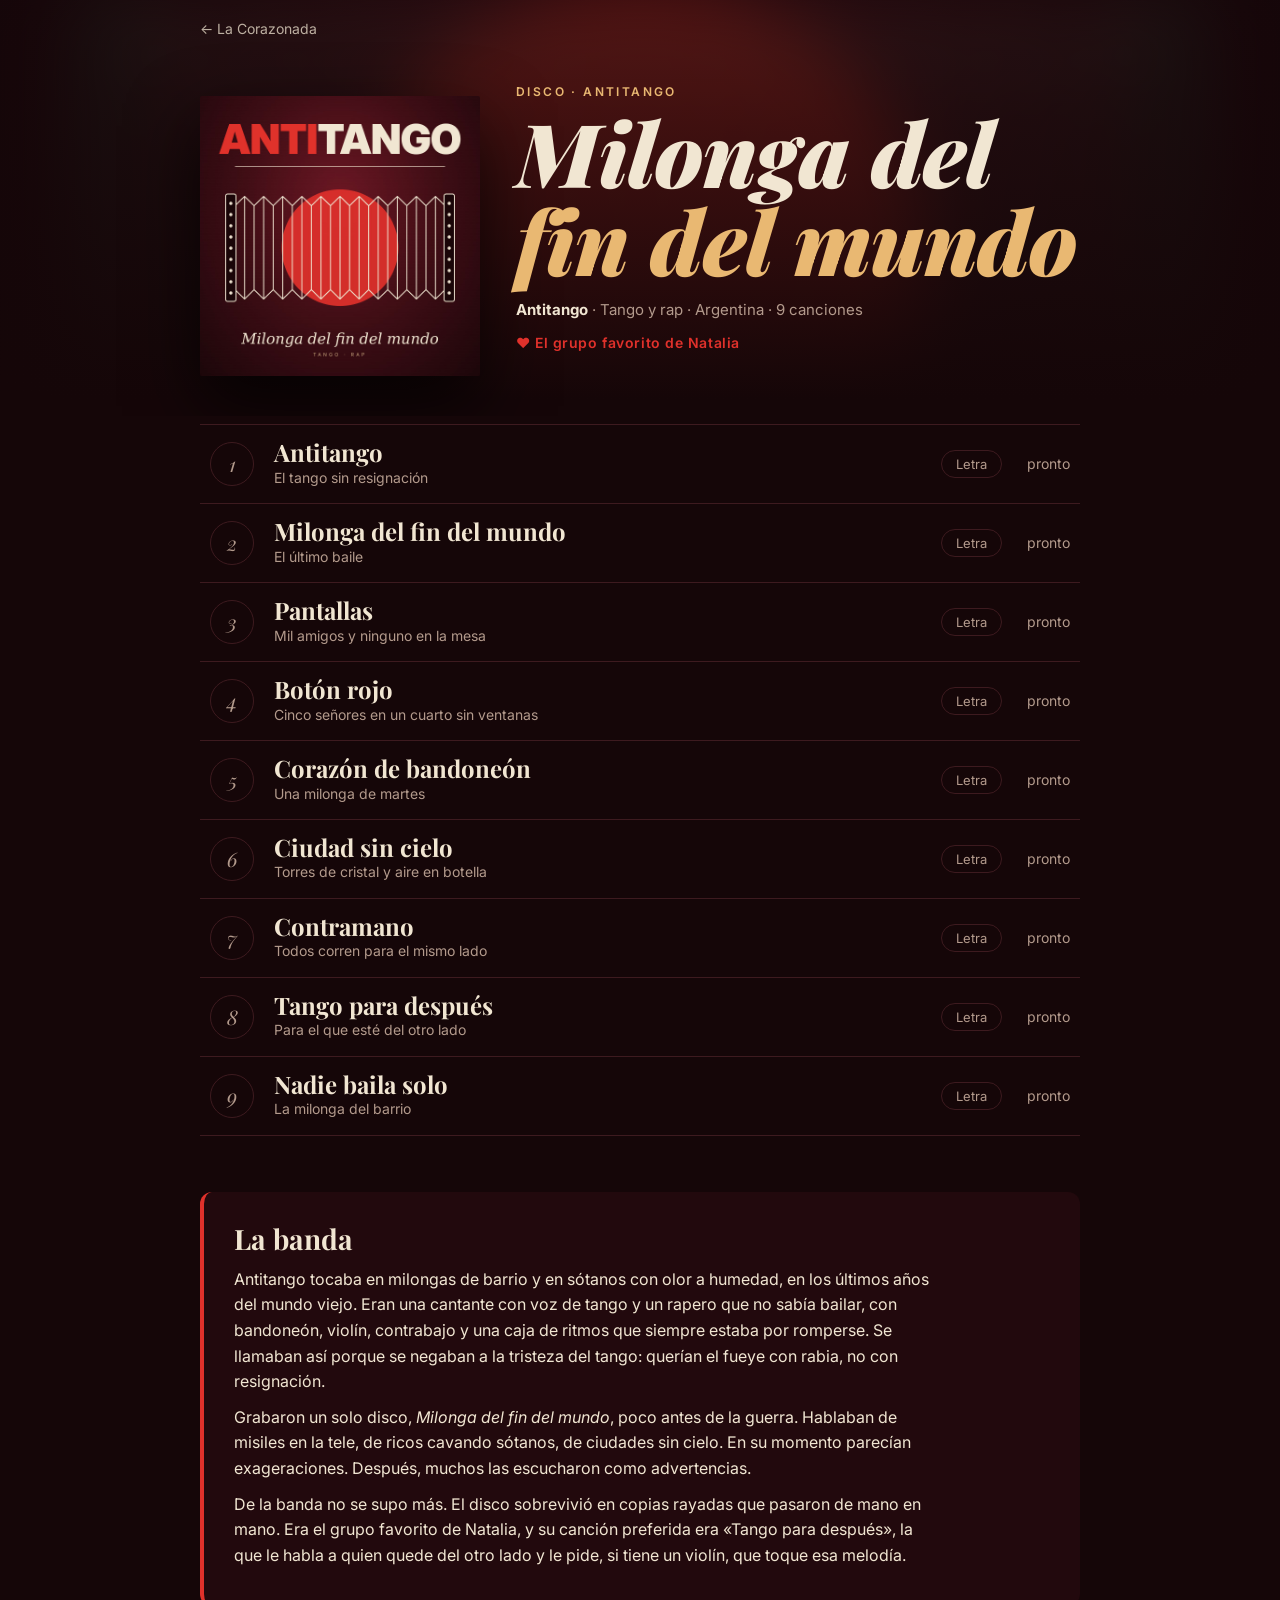
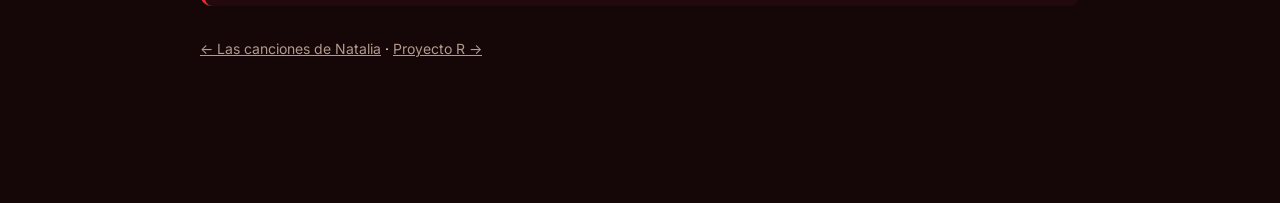
==== antitango/index.html @ 78451440 "Antitango: disco «Milonga del fin del mundo» (9 letras), página y tarjeta en la portada Co-Authored-" ====
<!DOCTYPE html>
<html lang="es">
<head>
  <meta charset="UTF-8">
  <meta name="viewport" content="width=device-width, initial-scale=1.0">
  <title>Antitango — «Milonga del fin del mundo»</title>
  <meta name="description" content="Antitango, tango y rap de antes de la Gran Catástrofe. Disco «Milonga del fin del mundo». El grupo favorito de Natalia.">
  <meta property="og:title" content="Antitango — «Milonga del fin del mundo»">
  <meta property="og:description" content="Tango y rap de antes del fin del mundo. El grupo favorito de Natalia.">
  <meta property="og:image" content="https://luisfader.github.io/corazonada/antitango/img/milonga-del-fin-del-mundo.jpg">
  <meta name="twitter:card" content="summary_large_image">
  <link rel="icon" href="img/milonga-del-fin-del-mundo-400.jpg">
  <link rel="preconnect" href="https://fonts.googleapis.com">
  <link rel="preconnect" href="https://fonts.gstatic.com" crossorigin>
  <link href="https://fonts.googleapis.com/css2?family=Playfair+Display:ital,wght@0,700;0,900;1,700;1,900&family=Inter:wght@400;500;600;700&display=swap" rel="stylesheet">
  <link rel="stylesheet" href="style.css?v=1">
</head>
<body>
  <header class="hero">
    <img class="hero-bg" src="img/milonga-del-fin-del-mundo.jpg" alt="">
    <nav class="wrap top"><a href="../">← La Corazonada</a></nav>
    <div class="wrap hero-inner">
      <img class="album-cover" src="img/milonga-del-fin-del-mundo.jpg" alt="Portada de «Milonga del fin del mundo»: un bandoneón abierto delante de un sol rojo, sobre fondo bordó" width="600" height="600">
      <div class="hero-text">
        <p class="eyebrow">Disco · Antitango</p>
        <h1>Milonga del <span>fin del mundo</span></h1>
        <p class="meta"><strong>Antitango</strong> · Tango y rap · Argentina · <span id="albumMeta"></span></p>
        <p class="fav">♥ El grupo favorito de Natalia</p>
        <button class="btn" id="playAll" type="button">▶ Escuchar el disco</button>
      </div>
    </div>
  </header>

  <main class="wrap">
    <ol class="tracks" id="tracks"></ol>

    <section class="about">
      <h2>La banda</h2>
      <p>Antitango tocaba en milongas de barrio y en sótanos con olor a humedad, en los últimos años del mundo viejo. Eran una cantante con voz de tango y un rapero que no sabía bailar, con bandoneón, violín, contrabajo y una caja de ritmos que siempre estaba por romperse. Se llamaban así porque se negaban a la tristeza del tango: querían el fueye con rabia, no con resignación.</p>
      <p>Grabaron un solo disco, <em>Milonga del fin del mundo</em>, poco antes de la guerra. Hablaban de misiles en la tele, de ricos cavando sótanos, de ciudades sin cielo. En su momento parecían exageraciones. Después, muchos las escucharon como advertencias.</p>
      <p>De la banda no se supo más. El disco sobrevivió en copias rayadas que pasaron de mano en mano. Era el grupo favorito de Natalia, y su canción preferida era «Tango para después», la que le habla a quien quede del otro lado y le pide, si tiene un violín, que toque esa melodía.</p>
    </section>
  </main>

  <footer class="wrap foot">
    <a href="../">← Las canciones de Natalia</a> · <a href="../proyecto-r/">Proyecto R →</a>
  </footer>

  <div class="player" id="player" hidden>
    <img class="pcover" src="img/milonga-del-fin-del-mundo-400.jpg" alt="" width="48" height="48">
    <div class="pinfo">
      <span id="nowTitle"></span>
      <span id="nowSub"></span>
    </div>
    <div class="pctrl">
      <button class="pbtn" id="prev" type="button" aria-label="Anterior">⏮</button>
      <button class="pbtn big" id="toggle" type="button" aria-label="Reproducir">▶</button>
      <button class="pbtn" id="next" type="button" aria-label="Siguiente">⏭</button>
    </div>
    <div class="pseek">
      <input type="range" id="seek" min="0" max="100" value="0" step="0.1" aria-label="Posición">
      <span class="ptime" id="time">0:00</span>
    </div>
  </div>
  <audio id="audio" preload="none"></audio>

  <script src="canciones.js?v=1"></script>
  <script src="app.js?v=1"></script>
</body>
</html>
---- antitango/style.css ----
/* Antitango — «Milonga del fin del mundo». Bordó de milonga, rojo del sol, crema del papel viejo. */
:root {
  --bg: #150608;
  --bg2: #22090d;
  --bg3: #2d0d12;
  --line: #3d1a1f;
  --ink: #f1e6d2;
  --muted: #b39a8c;
  --turq: #e9b872;   /* dorado: hace de acento principal */
  --red: #e0312b;
  --display: "Playfair Display", "GFS Baskerville", Georgia, serif;
  --sans: "Inter", system-ui, sans-serif;
}

* { box-sizing: border-box; }
html { scroll-behavior: smooth; scroll-padding-top: 16px; }
body { margin: 0; background: var(--bg); color: var(--ink); font: 16px/1.6 var(--sans); padding-bottom: 110px; }
a { color: var(--turq); }
.wrap { max-width: 920px; margin: 0 auto; padding: 0 20px; }
button { font-family: inherit; }

/* Cabecera con la portada */
.hero { position: relative; overflow: hidden; padding-bottom: 40px; }
.hero-bg {
  position: absolute; inset: -40px; width: calc(100% + 80px); height: calc(100% + 80px);
  object-fit: cover; filter: blur(36px) brightness(.4) saturate(1.3);
}
.hero::after { content: ""; position: absolute; inset: 0; background: linear-gradient(180deg, rgba(11,15,18,.2), var(--bg) 96%); }
.top, .hero-inner { position: relative; z-index: 1; }
.top { padding-top: 18px; padding-bottom: 18px; font-size: 14px; }
.top a { color: var(--ink); opacity: .75; text-decoration: none; }
.top a:hover { opacity: 1; }
.hero-inner { display: grid; grid-template-columns: 280px 1fr; gap: 36px; align-items: end; padding-top: 24px; }
.album-cover { width: 100%; height: auto; display: block; border-radius: 4px; box-shadow: 0 30px 70px rgba(0,0,0,.75); }
.eyebrow { text-transform: uppercase; letter-spacing: .2em; font-size: 12px; font-weight: 600; color: var(--turq); margin: 0 0 6px; }
h1 { font: 400 clamp(52px, 8vw, 104px)/.92 var(--display); text-transform: uppercase; margin: 0 0 14px; letter-spacing: .01em; }
h1 span { color: var(--turq); }
.meta { margin: 0 0 22px; color: var(--muted); font-size: 15px; }
.meta strong { color: var(--ink); }
.btn {
  font: 700 14px var(--sans); text-transform: uppercase; letter-spacing: .08em; color: #fff;
  background: var(--red); border: 0; border-radius: 999px; padding: 14px 26px; cursor: pointer; transition: transform .15s, filter .15s;
}
.btn:hover { transform: translateY(-1px); filter: brightness(1.1); }

/* Lista de canciones */
.tracks { list-style: none; margin: 8px 0 0; padding: 0; border-top: 1px solid var(--line); }
.track { border-bottom: 1px solid var(--line); }
.trow { display: grid; grid-template-columns: 48px 1fr auto 52px; gap: 16px; align-items: center; padding: 14px 10px; cursor: pointer; border-radius: 8px; transition: background .15s; }
.trow:hover { background: var(--bg2); }
.track.active .trow { background: var(--bg2); }
.tplay {
  position: relative; width: 44px; height: 44px; border-radius: 50%; border: 1px solid var(--line);
  background: transparent; color: var(--ink); cursor: pointer; font-size: 15px;
}
.tplay .ticon { display: none; }
.trow:hover .tnum, .track.active .tnum { display: none; }
.trow:hover .ticon, .track.active .ticon { display: inline; }
.tnum { font: 400 20px var(--display); color: var(--muted); }
.track.active .tplay { background: var(--red); border-color: var(--red); color: #fff; }
.tmeta { display: flex; flex-direction: column; min-width: 0; }
.ttitle { font: 400 24px/1.15 var(--display); text-transform: uppercase; letter-spacing: .02em; }
.track.active .ttitle { color: var(--turq); }
.tscene { font-size: 14px; color: var(--muted); }
.tlyr {
  background: none; border: 1px solid var(--line); color: var(--muted); border-radius: 999px;
  padding: 5px 14px; font-size: 13px; cursor: pointer; transition: color .15s, border-color .15s;
}
.tlyr:hover, .track.open .tlyr { color: var(--ink); border-color: var(--turq); }
.tdur { font-variant-numeric: tabular-nums; color: var(--muted); font-size: 14px; text-align: right; }

/* Letra desplegada */
.tbody { padding: 6px 10px 30px 74px; }
.tnote { color: var(--muted); font-size: 15px; max-width: 40em; margin: 0 0 22px; }
.lyrics-body { column-width: 340px; column-gap: 48px; }
.lyrics-body p { font-size: 17px; line-height: 1.65; margin: 0 0 20px; break-inside: avoid; }
.lyrics-body .chorus { padding-left: 14px; border-left: 3px solid var(--turq); font-weight: 600; }
.lyrics-body .label { display: block; font-size: 11px; font-weight: 700; letter-spacing: .16em; text-transform: uppercase; color: var(--muted); margin-bottom: 2px; }
.muted { color: var(--muted); }

/* Sobre el disco */
.about { margin: 56px 0 0; padding: 28px 30px; background: var(--bg2); border-radius: 12px; border-left: 4px solid var(--red); }
.about h2 { font: 400 28px var(--display); text-transform: uppercase; margin: 0 0 10px; letter-spacing: .02em; }
.about p { margin: 0 0 10px; max-width: 44em; }
.about .small { color: var(--muted); font-size: 14px; margin: 14px 0 0; }

.foot { padding-top: 32px; padding-bottom: 32px; font-size: 14px; }
.foot a { color: var(--muted); }

/* Reproductor */
.player {
  position: fixed; left: 0; right: 0; bottom: 0; z-index: 5;
  display: grid; grid-template-columns: 48px minmax(120px, 220px) auto 1fr; gap: 16px; align-items: center;
  padding: 12px 20px; background: rgba(11,15,18,.96); backdrop-filter: blur(10px); border-top: 1px solid var(--line);
}
.player[hidden] { display: none; }
.pcover { width: 48px; height: 48px; border-radius: 4px; object-fit: cover; }
.pinfo { display: flex; flex-direction: column; min-width: 0; line-height: 1.3; }
#nowTitle { font: 400 17px var(--display); text-transform: uppercase; letter-spacing: .02em; white-space: nowrap; overflow: hidden; text-overflow: ellipsis; }
#nowSub { font-size: 12px; color: var(--muted); white-space: nowrap; overflow: hidden; text-overflow: ellipsis; }
.pctrl { display: flex; align-items: center; gap: 4px; }
.pbtn { background: none; border: 0; color: var(--ink); font-size: 18px; cursor: pointer; padding: 6px; }
.pbtn.big { width: 44px; height: 44px; border-radius: 50%; background: var(--red); color: #fff; }
.pseek { display: flex; align-items: center; gap: 12px; min-width: 0; }
#seek { flex: 1; min-width: 0; accent-color: var(--turq); }
.ptime { font-variant-numeric: tabular-nums; color: var(--muted); font-size: 13px; white-space: nowrap; }

@media (max-width: 700px) {
  .hero-inner { grid-template-columns: 1fr; gap: 22px; padding-top: 4px; }
  .album-cover { width: 220px; }
  .trow { grid-template-columns: 40px 1fr auto; gap: 12px; padding: 12px 4px; }
  .tplay { width: 40px; height: 40px; }
  .tdur { display: none; }
  .ttitle { font-size: 20px; }
  .tscene { font-size: 13px; }
  .tbody { padding: 4px 4px 26px; }
  .about { padding: 22px 20px; }
  .player { grid-template-columns: 44px 1fr auto; grid-template-rows: auto auto; gap: 8px 12px; padding: 10px 14px; }
  .pcover { width: 44px; height: 44px; }
  .pseek { grid-column: 1 / -1; }
}

/* ajustes de Antitango */
h1 { text-transform: none; font-weight: 900; font-style: italic; letter-spacing: -.01em; font-size: clamp(46px, 7vw, 88px); line-height: 1; }
.ttitle, #nowTitle, .section-title, .about h2 { text-transform: none; font-weight: 700; letter-spacing: 0; }
.ttitle { font-size: 24px; }
.tnum { font-family: var(--display); font-style: italic; }
.fav { margin: -12px 0 22px; color: var(--red); font-weight: 600; font-size: 14px; letter-spacing: .04em; }
.album-cover { border-radius: 2px; }
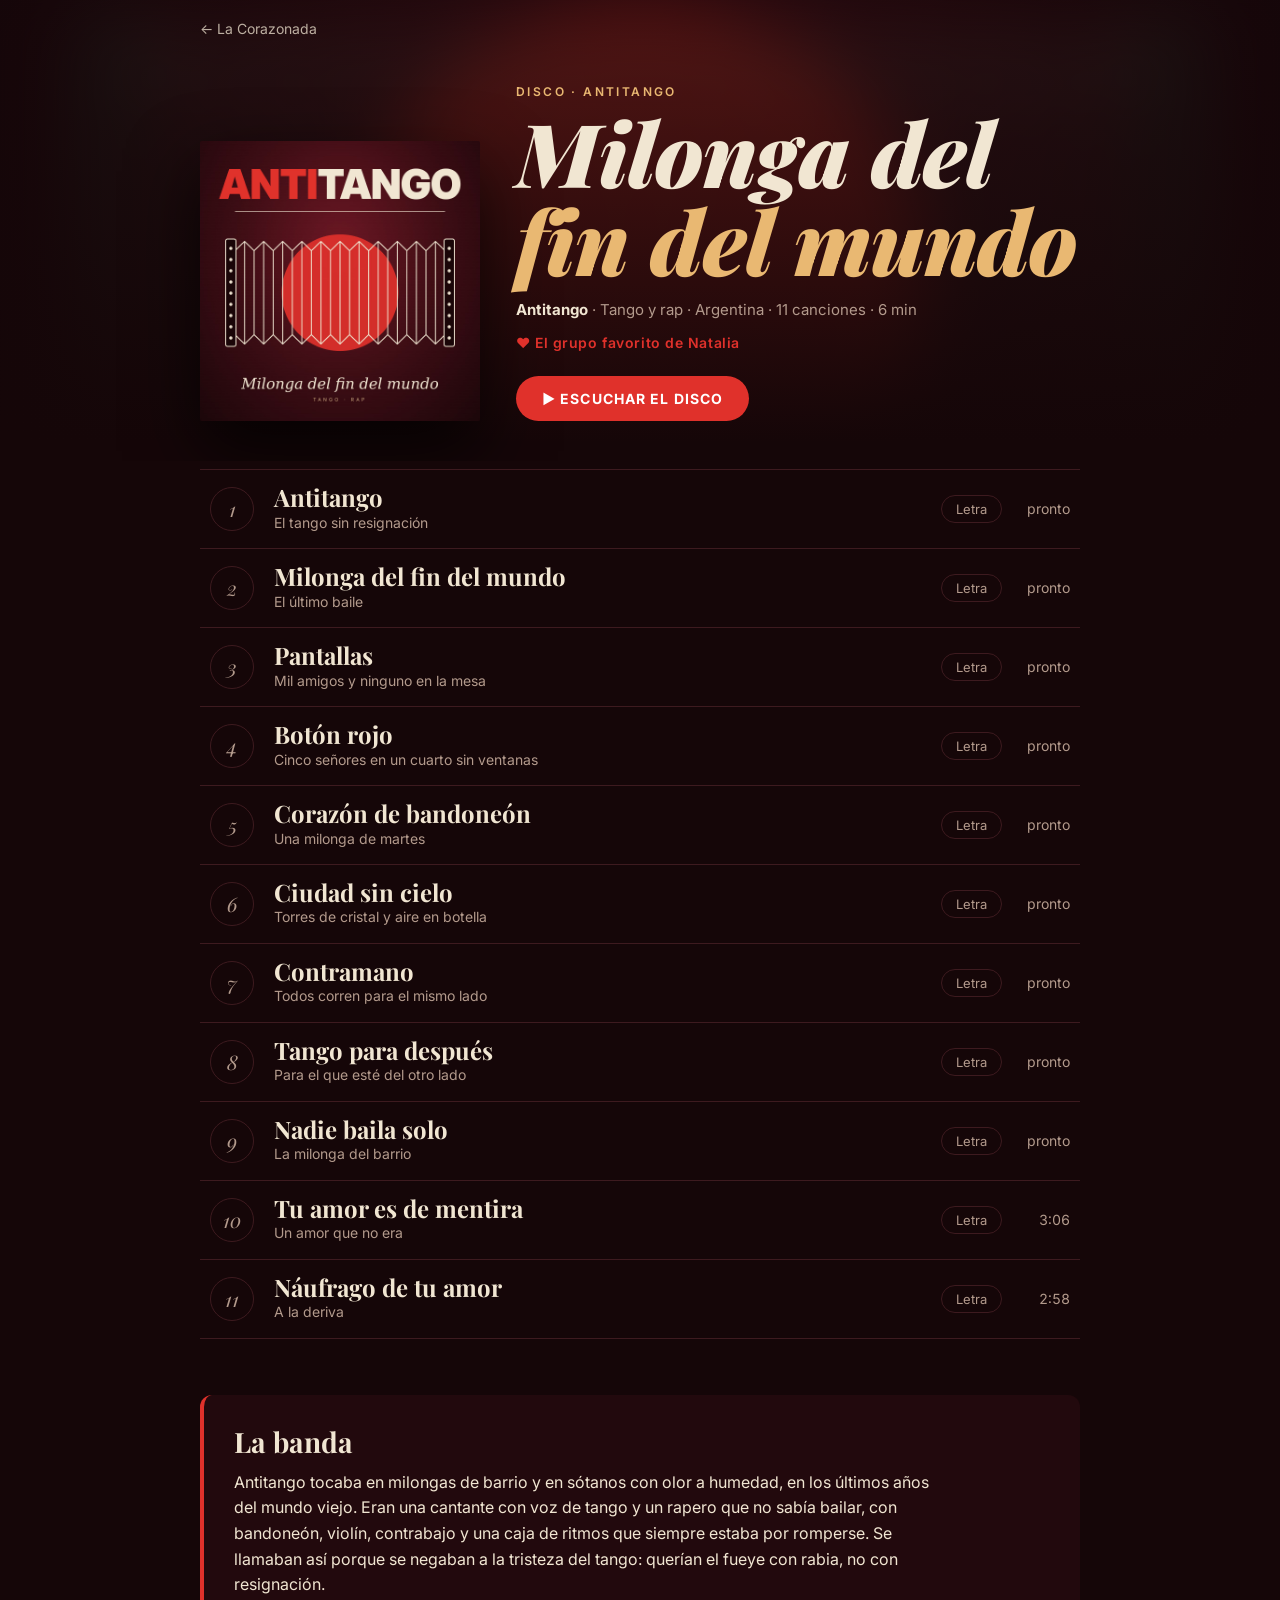
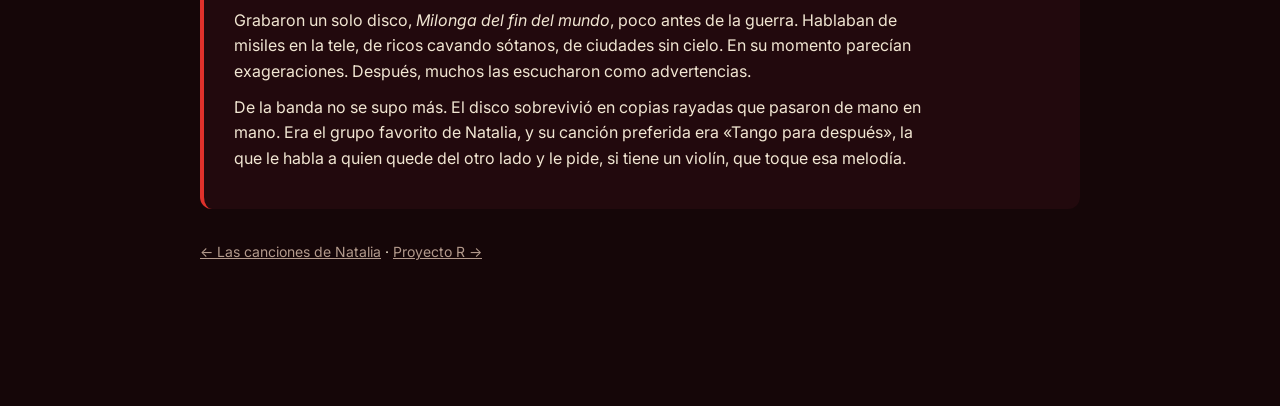
==== commit 40a822ef: "Antitango: «Tu amor es de mentira» y «Náufrago de tu amor» Co-Authored-By: Claude Opus 5.5 <noreply@" ====
--- a/antitango/index.html
+++ b/antitango/index.html
@@ -13,7 +13,7 @@
   <link rel="preconnect" href="https://fonts.googleapis.com">
   <link rel="preconnect" href="https://fonts.gstatic.com" crossorigin>
   <link href="https://fonts.googleapis.com/css2?family=Playfair+Display:ital,wght@0,700;0,900;1,700;1,900&family=Inter:wght@400;500;600;700&display=swap" rel="stylesheet">
-  <link rel="stylesheet" href="style.css?v=1">
+  <link rel="stylesheet" href="style.css?v=2">
 </head>
 <body>
   <header class="hero">
@@ -64,7 +64,7 @@
   </div>
   <audio id="audio" preload="none"></audio>
 
-  <script src="canciones.js?v=1"></script>
-  <script src="app.js?v=1"></script>
+  <script src="canciones.js?v=2"></script>
+  <script src="app.js?v=2"></script>
 </body>
 </html>
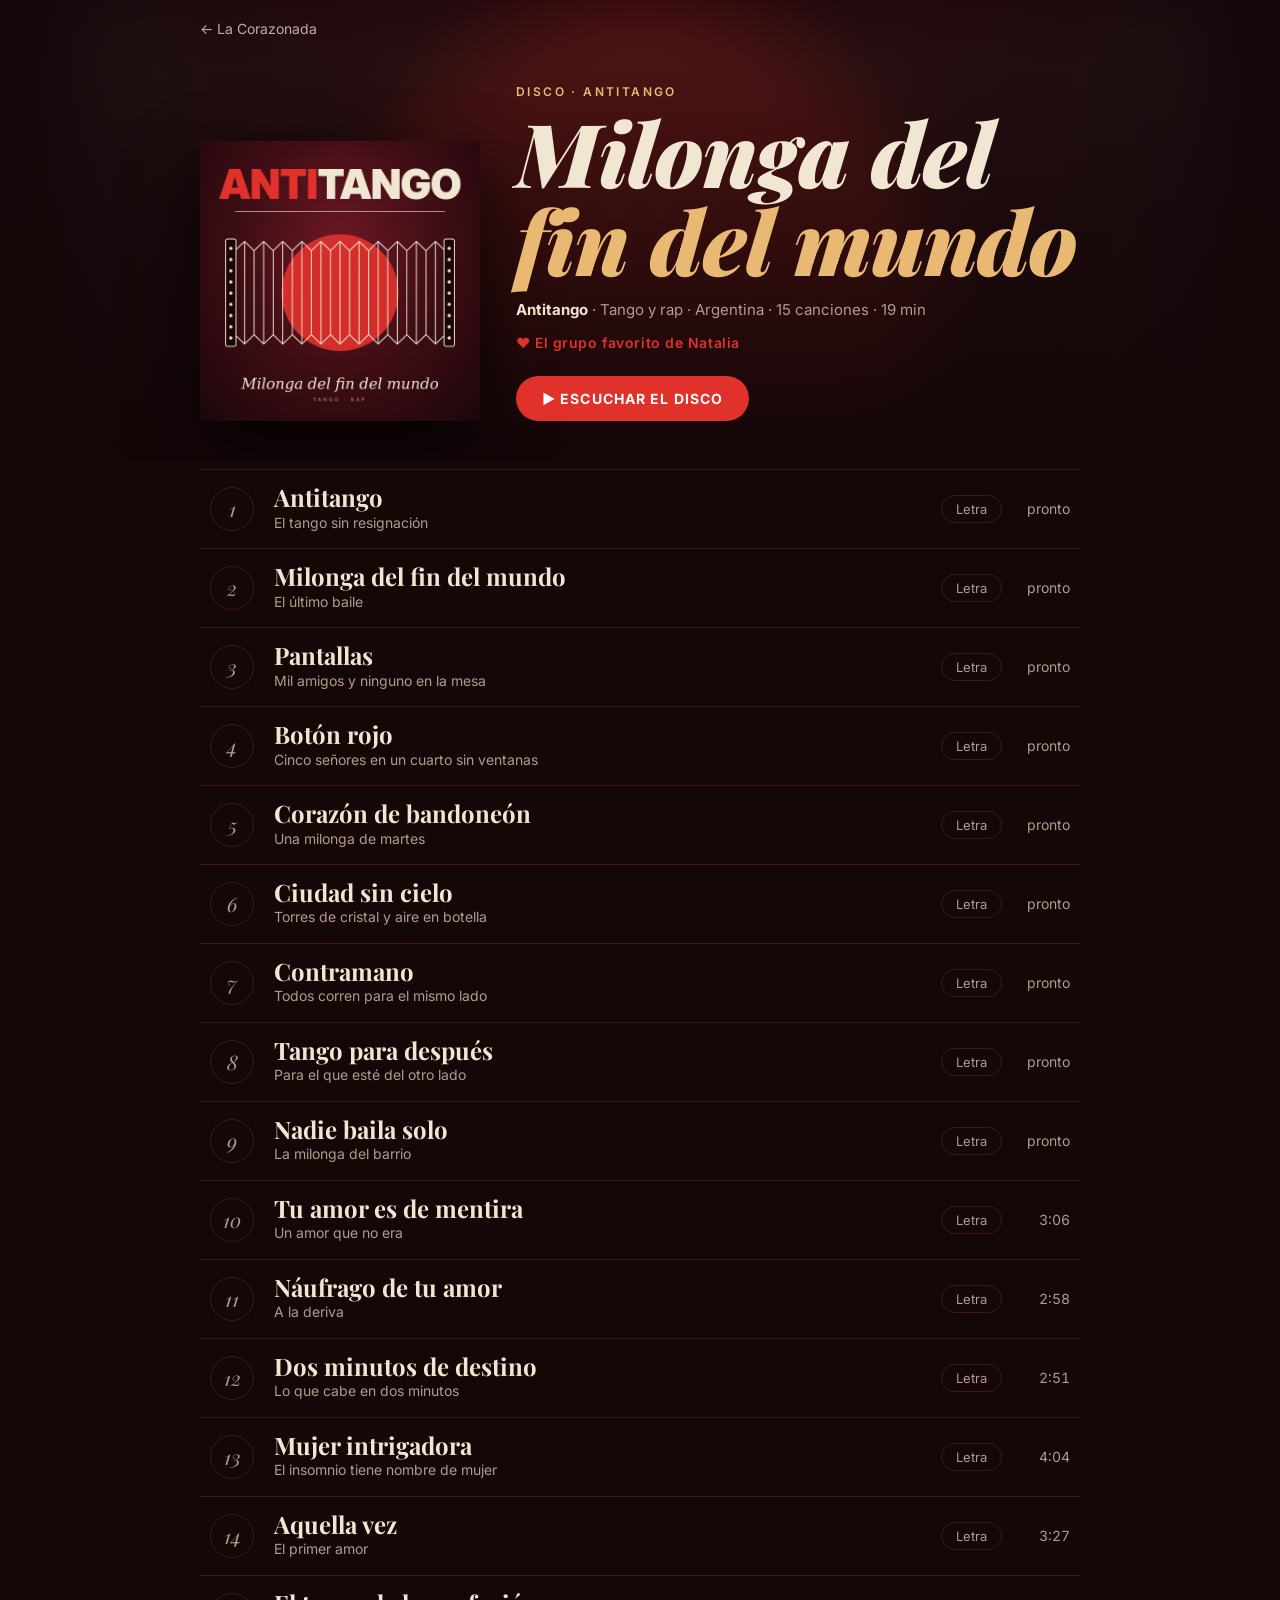
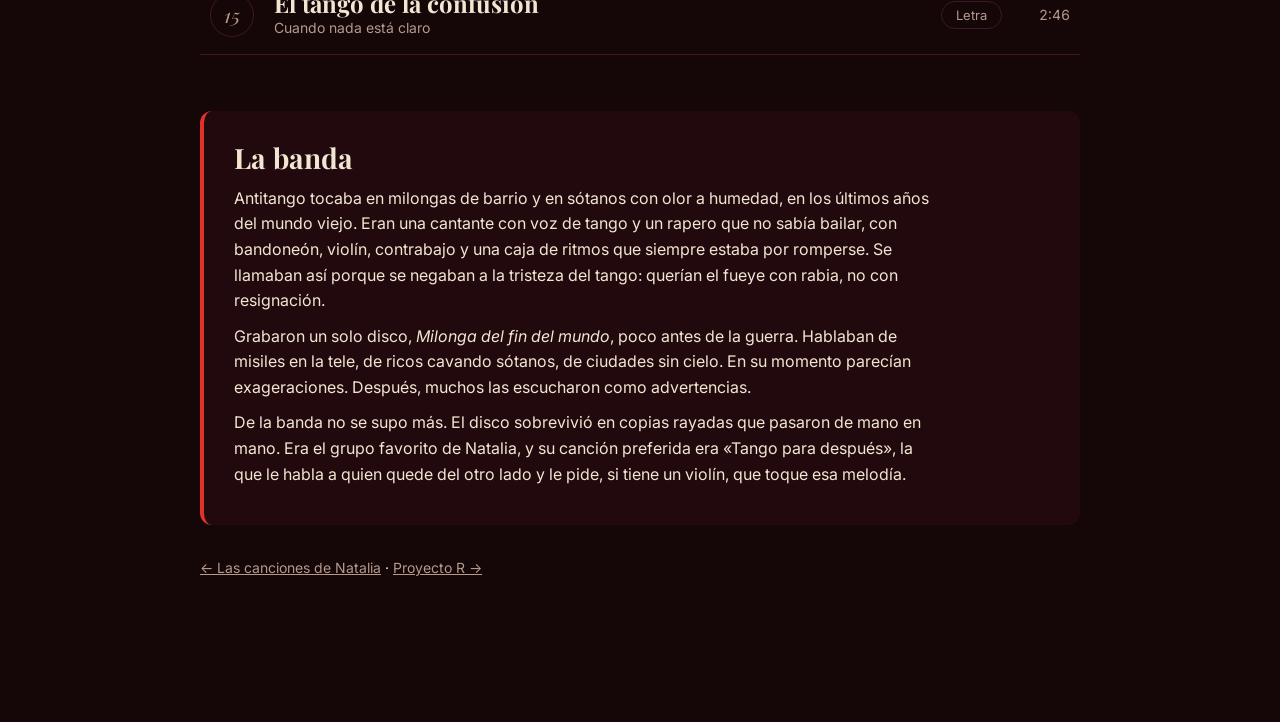
==== commit 9f8dac57: "Antitango: «Dos minutos de destino», «Mujer intrigadora», «Aquella vez» (con portada) y «El tango de" ====
--- a/antitango/index.html
+++ b/antitango/index.html
@@ -13,7 +13,7 @@
   <link rel="preconnect" href="https://fonts.googleapis.com">
   <link rel="preconnect" href="https://fonts.gstatic.com" crossorigin>
   <link href="https://fonts.googleapis.com/css2?family=Playfair+Display:ital,wght@0,700;0,900;1,700;1,900&family=Inter:wght@400;500;600;700&display=swap" rel="stylesheet">
-  <link rel="stylesheet" href="style.css?v=2">
+  <link rel="stylesheet" href="style.css?v=3">
 </head>
 <body>
   <header class="hero">
@@ -64,7 +64,7 @@
   </div>
   <audio id="audio" preload="none"></audio>
 
-  <script src="canciones.js?v=2"></script>
-  <script src="app.js?v=2"></script>
+  <script src="canciones.js?v=3"></script>
+  <script src="app.js?v=3"></script>
 </body>
 </html>
--- a/antitango/style.css
+++ b/antitango/style.css
@@ -127,3 +127,4 @@
 .tnum { font-family: var(--display); font-style: italic; }
 .fav { margin: -12px 0 22px; color: var(--red); font-weight: 600; font-size: 14px; letter-spacing: .04em; }
 .album-cover { border-radius: 2px; }
+.tcover { display: block; width: 100%; max-width: 560px; height: auto; border-radius: 6px; margin: 4px 0 20px; box-shadow: 0 16px 40px rgba(0,0,0,.5); }
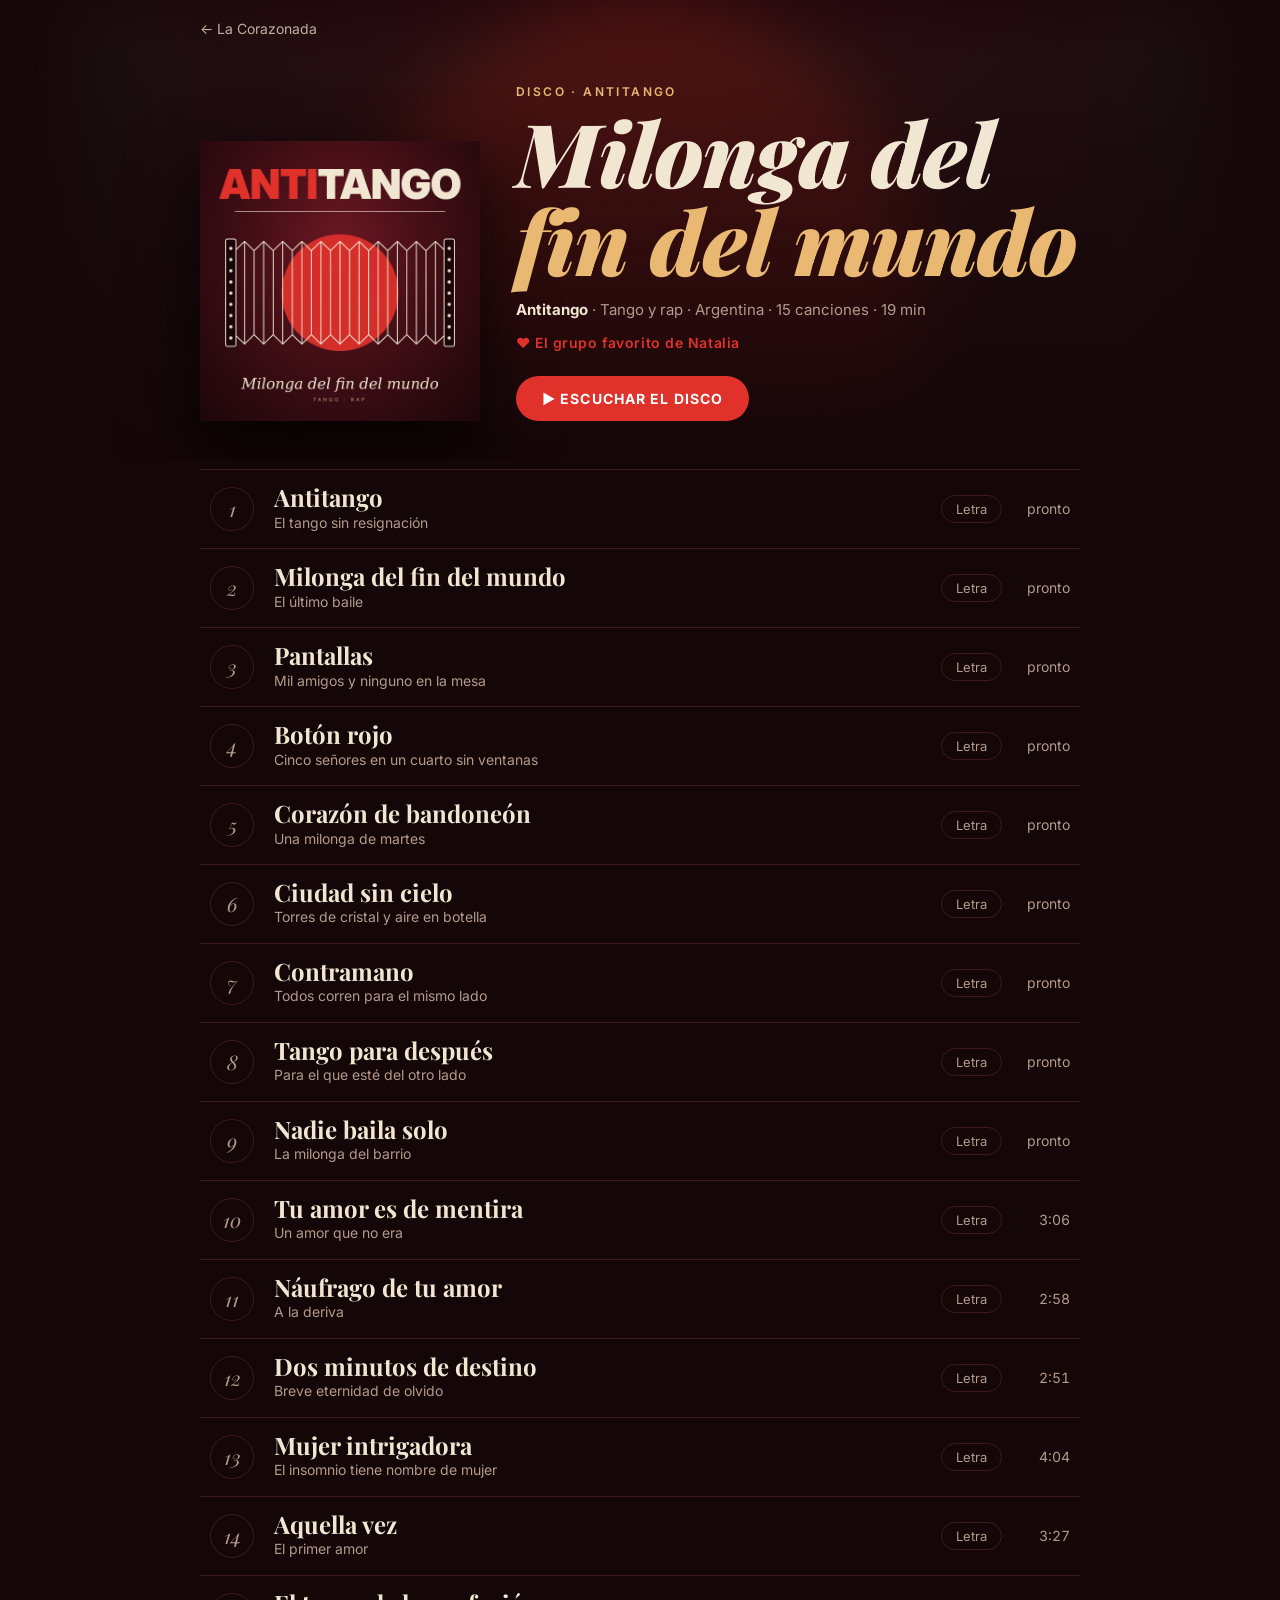
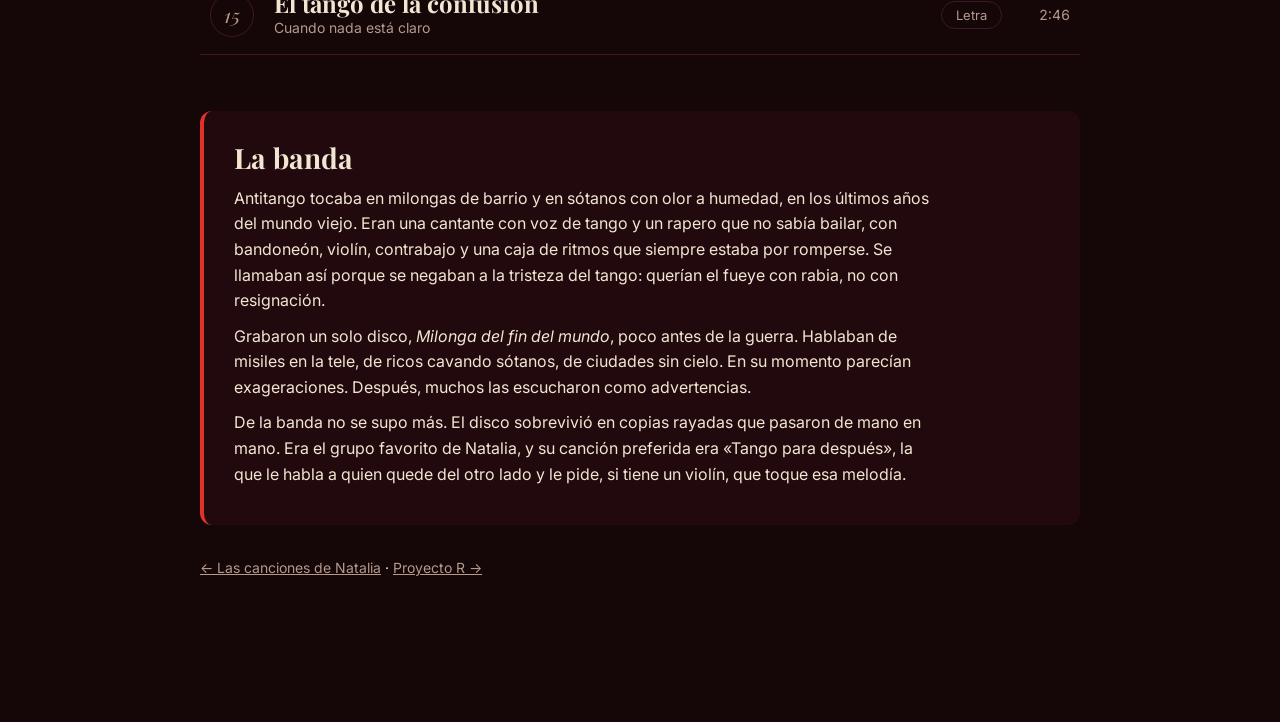
==== commit 1957870d: "Antitango: letra de «Dos minutos de destino» Co-Authored-By: Claude Opus 5.5 <noreply@anthropic.com>" ====
--- a/antitango/index.html
+++ b/antitango/index.html
@@ -13,7 +13,7 @@
   <link rel="preconnect" href="https://fonts.googleapis.com">
   <link rel="preconnect" href="https://fonts.gstatic.com" crossorigin>
   <link href="https://fonts.googleapis.com/css2?family=Playfair+Display:ital,wght@0,700;0,900;1,700;1,900&family=Inter:wght@400;500;600;700&display=swap" rel="stylesheet">
-  <link rel="stylesheet" href="style.css?v=3">
+  <link rel="stylesheet" href="style.css?v=4">
 </head>
 <body>
   <header class="hero">
@@ -64,7 +64,7 @@
   </div>
   <audio id="audio" preload="none"></audio>
 
-  <script src="canciones.js?v=3"></script>
-  <script src="app.js?v=3"></script>
+  <script src="canciones.js?v=4"></script>
+  <script src="app.js?v=4"></script>
 </body>
 </html>
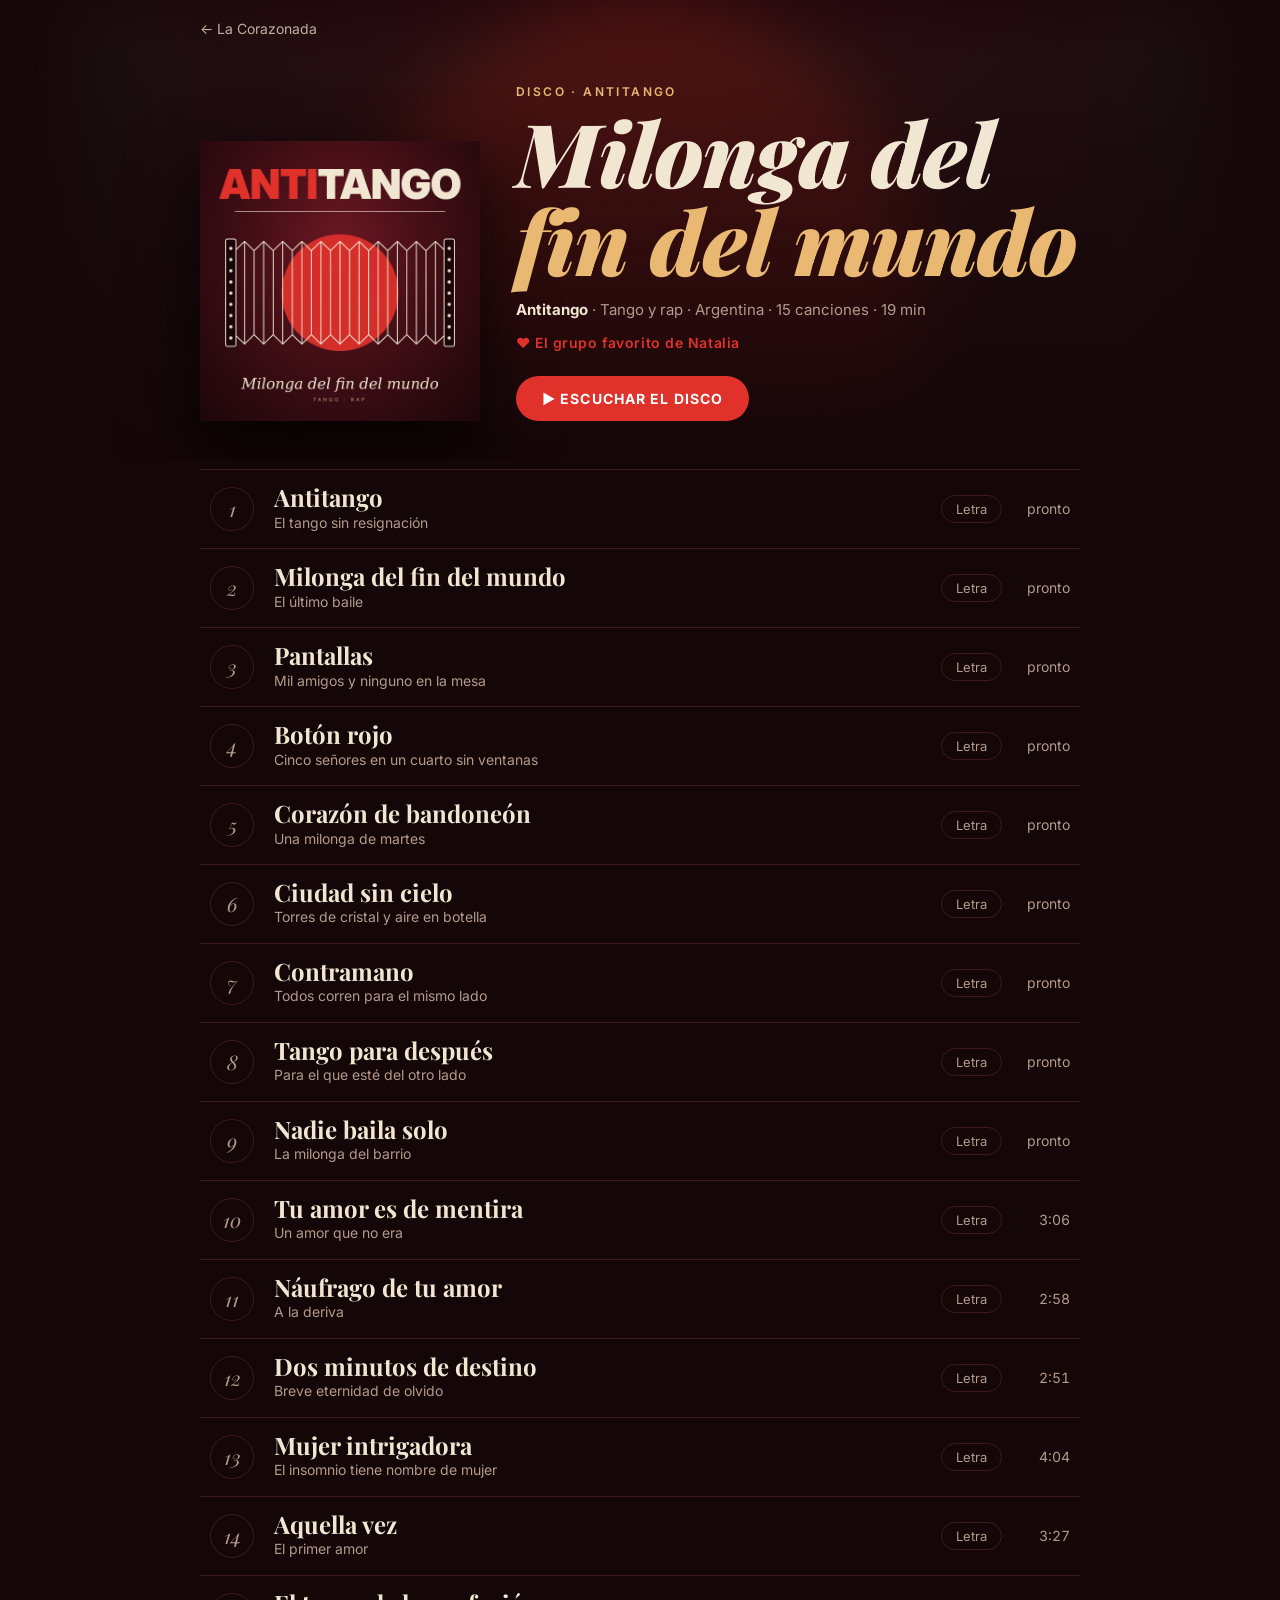
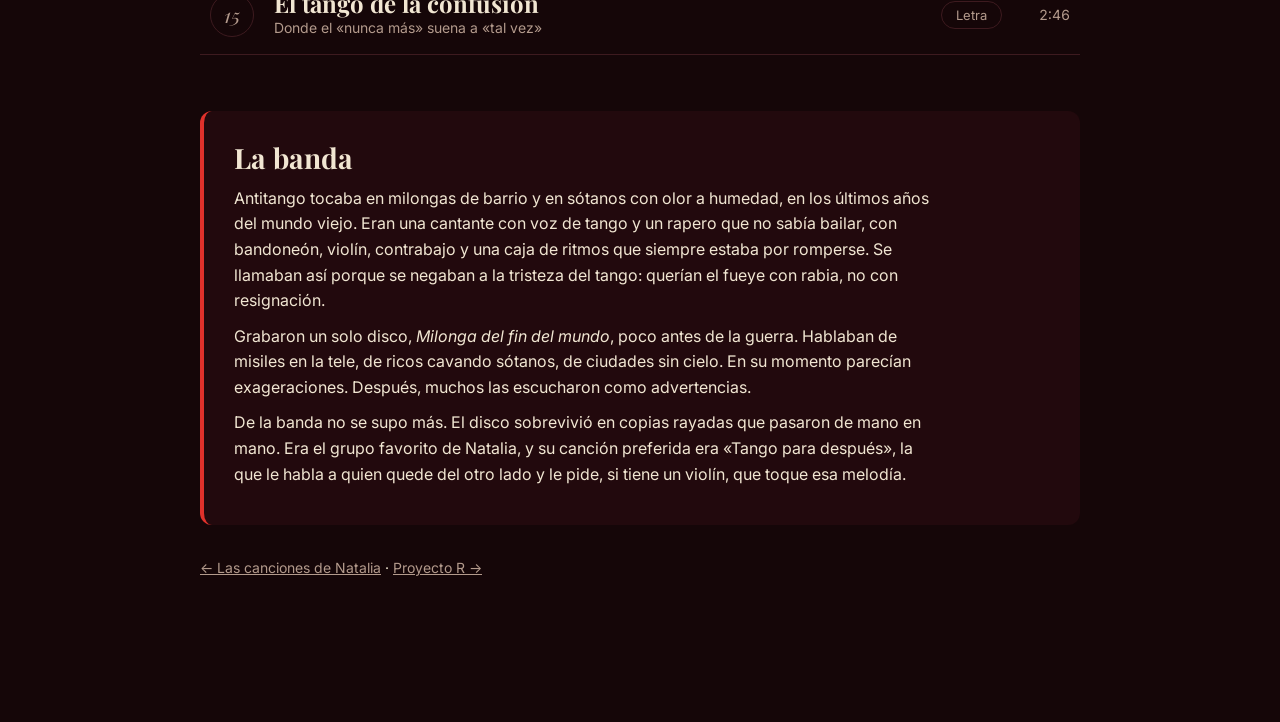
==== commit 5b42f826: "Antitango: letra de «El tango de la confusión» Co-Authored-By: Claude Opus 5.5 <noreply@anthropic.co" ====
--- a/antitango/index.html
+++ b/antitango/index.html
@@ -13,7 +13,7 @@
   <link rel="preconnect" href="https://fonts.googleapis.com">
   <link rel="preconnect" href="https://fonts.gstatic.com" crossorigin>
   <link href="https://fonts.googleapis.com/css2?family=Playfair+Display:ital,wght@0,700;0,900;1,700;1,900&family=Inter:wght@400;500;600;700&display=swap" rel="stylesheet">
-  <link rel="stylesheet" href="style.css?v=4">
+  <link rel="stylesheet" href="style.css?v=5">
 </head>
 <body>
   <header class="hero">
@@ -64,7 +64,7 @@
   </div>
   <audio id="audio" preload="none"></audio>
 
-  <script src="canciones.js?v=4"></script>
-  <script src="app.js?v=4"></script>
+  <script src="canciones.js?v=5"></script>
+  <script src="app.js?v=5"></script>
 </body>
 </html>
